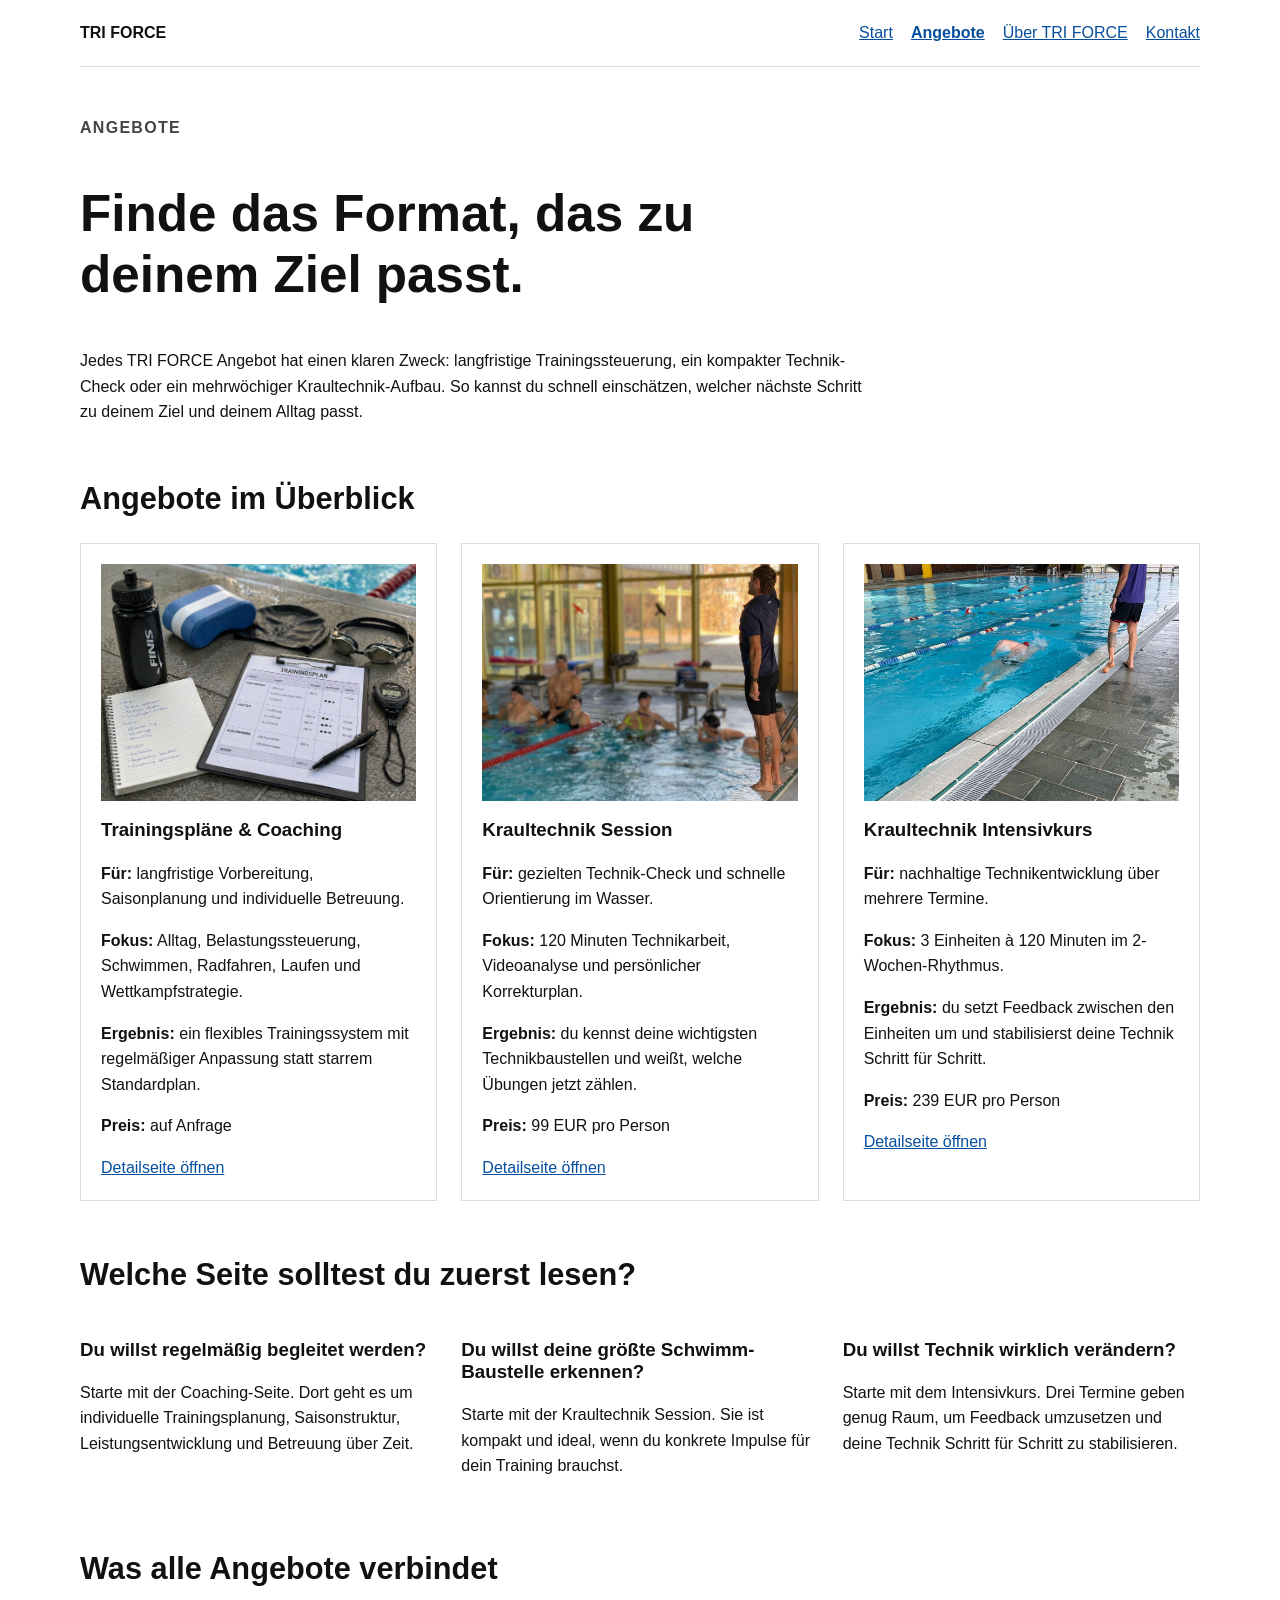
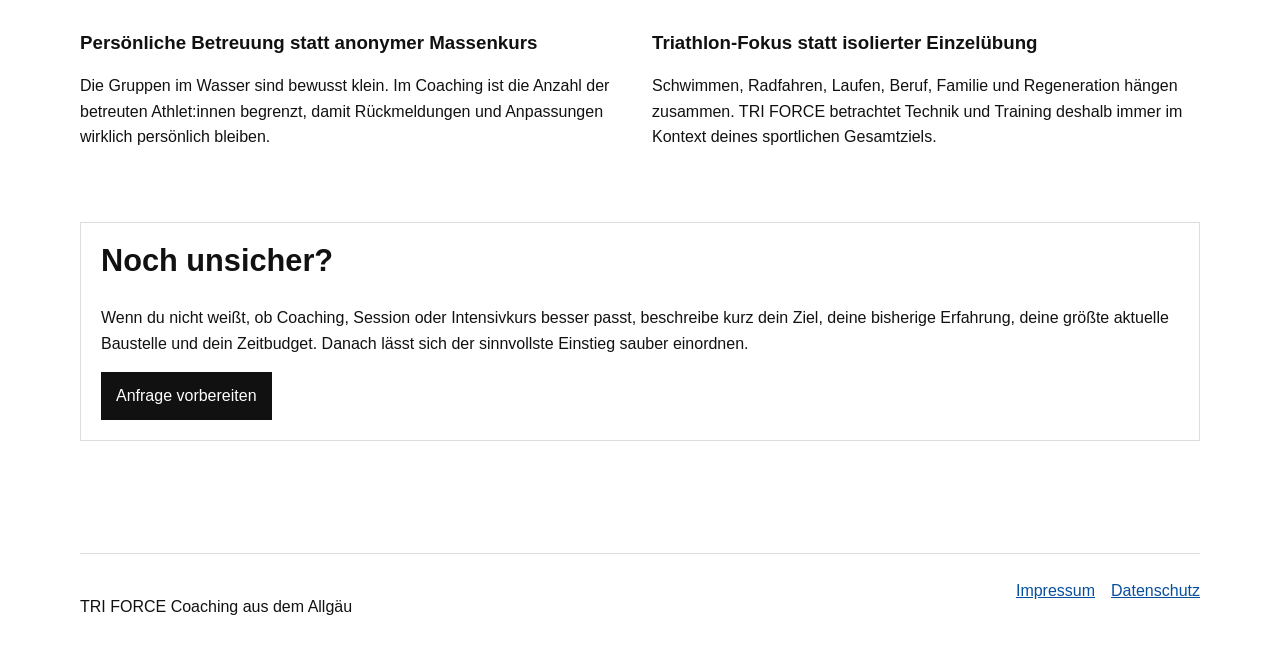
==== angebote.html @ bedaefe4 "feat: first try - content" ====
<!doctype html>
<html lang="de">
<head>
  <meta charset="utf-8">
  <meta name="viewport" content="width=device-width, initial-scale=1">
  <title>Angebote | TRI FORCE Coaching</title>
  <meta name="description" content="Alle TRI FORCE Angebote: individuelles Triathlon-Coaching, Kraultechnik Session und Kraultechnik Intensivkurs.">
  <link rel="stylesheet" href="styles.css">
</head>
<body>
  <header class="site-header">
    <a class="brand" href="index.html">TRI FORCE</a>
    <nav aria-label="Hauptnavigation">
      <ul>
        <li><a href="index.html">Start</a></li>
        <li><a href="angebote.html" aria-current="page">Angebote</a></li>
        <li><a href="ueber-uns.html">Über TRI FORCE</a></li>
        <li><a href="kontakt.html">Kontakt</a></li>
      </ul>
    </nav>
  </header>

  <main>
    <section class="page-intro">
      <p class="eyebrow">Angebote</p>
      <h1>Finde das Format, das zu deinem Ziel passt.</h1>
      <p>
        Jedes TRI FORCE Angebot hat einen klaren Zweck: langfristige Trainingssteuerung,
        ein kompakter Technik-Check oder ein mehrwöchiger Kraultechnik-Aufbau. So kannst du
        schnell einschätzen, welcher nächste Schritt zu deinem Ziel und deinem Alltag passt.
      </p>
    </section>

    <section aria-labelledby="overview-heading">
      <h2 id="overview-heading">Angebote im Überblick</h2>
      <div class="grid three">
        <article class="card">
          <img src="data/Trainingspl%C3%A4ne/trainingplan.png" alt="Trainingsplan mit Schwimmbrille, Pullbuoy und Trinkflasche">
          <h3>Trainingspläne &amp; Coaching</h3>
          <p><strong>Für:</strong> langfristige Vorbereitung, Saisonplanung und individuelle Betreuung.</p>
          <p><strong>Fokus:</strong> Alltag, Belastungssteuerung, Schwimmen, Radfahren, Laufen und Wettkampfstrategie.</p>
          <p><strong>Ergebnis:</strong> ein flexibles Trainingssystem mit regelmäßiger Anpassung statt starrem Standardplan.</p>
          <p><strong>Preis:</strong> auf Anfrage</p>
          <a href="coaching.html">Detailseite öffnen</a>
        </article>
        <article class="card">
          <img src="data/Kraultechnik%20Session/Kraultechnik%20Session%20(1).jpg" alt="Coach erklärt Kraultechnik am Beckenrand">
          <h3>Kraultechnik Session</h3>
          <p><strong>Für:</strong> gezielten Technik-Check und schnelle Orientierung im Wasser.</p>
          <p><strong>Fokus:</strong> 120 Minuten Technikarbeit, Videoanalyse und persönlicher Korrekturplan.</p>
          <p><strong>Ergebnis:</strong> du kennst deine wichtigsten Technikbaustellen und weißt, welche Übungen jetzt zählen.</p>
          <p><strong>Preis:</strong> 99 EUR pro Person</p>
          <a href="kraultechnik-session.html">Detailseite öffnen</a>
        </article>
        <article class="card">
          <img src="data/Kraultechnik%20Intensivkurs/Kraulkurs%20(1).jpg" alt="Kraultechniktraining in kleiner Gruppe im Hallenbad">
          <h3>Kraultechnik Intensivkurs</h3>
          <p><strong>Für:</strong> nachhaltige Technikentwicklung über mehrere Termine.</p>
          <p><strong>Fokus:</strong> 3 Einheiten à 120 Minuten im 2-Wochen-Rhythmus.</p>
          <p><strong>Ergebnis:</strong> du setzt Feedback zwischen den Einheiten um und stabilisierst deine Technik Schritt für Schritt.</p>
          <p><strong>Preis:</strong> 239 EUR pro Person</p>
          <a href="kraultechnik-intensivkurs.html">Detailseite öffnen</a>
        </article>
      </div>
    </section>

    <section aria-labelledby="choice-heading">
      <h2 id="choice-heading">Welche Seite solltest du zuerst lesen?</h2>
      <div class="grid three">
        <article>
          <h3>Du willst regelmäßig begleitet werden?</h3>
          <p>
            Starte mit der Coaching-Seite. Dort geht es um individuelle Trainingsplanung,
            Saisonstruktur, Leistungsentwicklung und Betreuung über Zeit.
          </p>
        </article>
        <article>
          <h3>Du willst deine größte Schwimm-Baustelle erkennen?</h3>
          <p>
            Starte mit der Kraultechnik Session. Sie ist kompakt und ideal, wenn du konkrete
            Impulse für dein Training brauchst.
          </p>
        </article>
        <article>
          <h3>Du willst Technik wirklich verändern?</h3>
          <p>
            Starte mit dem Intensivkurs. Drei Termine geben genug Raum, um Feedback umzusetzen
            und deine Technik Schritt für Schritt zu stabilisieren.
          </p>
        </article>
      </div>
    </section>

    <section aria-labelledby="shared-heading">
      <h2 id="shared-heading">Was alle Angebote verbindet</h2>
      <div class="grid two">
        <article>
          <h3>Persönliche Betreuung statt anonymer Massenkurs</h3>
          <p>
            Die Gruppen im Wasser sind bewusst klein. Im Coaching ist die Anzahl der betreuten
            Athlet:innen begrenzt, damit Rückmeldungen und Anpassungen wirklich persönlich bleiben.
          </p>
        </article>
        <article>
          <h3>Triathlon-Fokus statt isolierter Einzelübung</h3>
          <p>
            Schwimmen, Radfahren, Laufen, Beruf, Familie und Regeneration hängen zusammen. TRI FORCE
            betrachtet Technik und Training deshalb immer im Kontext deines sportlichen Gesamtziels.
          </p>
        </article>
      </div>
    </section>

    <section aria-labelledby="questions-heading" class="callout">
      <h2 id="questions-heading">Noch unsicher?</h2>
      <p>
        Wenn du nicht weißt, ob Coaching, Session oder Intensivkurs besser passt, beschreibe kurz
        dein Ziel, deine bisherige Erfahrung, deine größte aktuelle Baustelle und dein Zeitbudget.
        Danach lässt sich der sinnvollste Einstieg sauber einordnen.
      </p>
      <a class="button" href="kontakt.html">Anfrage vorbereiten</a>
    </section>
  </main>

  <footer class="site-footer">
    <p>TRI FORCE Coaching aus dem Allgäu</p>
    <nav aria-label="Footer-Navigation">
      <a href="impressum.html">Impressum</a>
      <a href="datenschutz.html">Datenschutz</a>
    </nav>
  </footer>
</body>
</html>
---- styles.css ----
* {
  box-sizing: border-box;
}

body {
  margin: 0;
  color: #111;
  background: #fff;
  font-family: Arial, sans-serif;
  line-height: 1.6;
}

a {
  color: #064f9e;
}

img {
  display: block;
  width: 100%;
  height: auto;
}

.site-header,
main,
.site-footer {
  width: min(1120px, calc(100% - 32px));
  margin: 0 auto;
}

.site-header {
  display: flex;
  align-items: center;
  justify-content: space-between;
  gap: 24px;
  padding: 20px 0;
  border-bottom: 1px solid #ddd;
}

.brand {
  color: #111;
  font-weight: 700;
  text-decoration: none;
  letter-spacing: 0;
}

nav ul {
  display: flex;
  flex-wrap: wrap;
  gap: 12px 18px;
  margin: 0;
  padding: 0;
  list-style: none;
}

nav a[aria-current="page"] {
  font-weight: 700;
}

main {
  padding: 32px 0 56px;
}

section {
  margin: 0 0 56px;
}

h1,
h2,
h3 {
  line-height: 1.2;
}

h1 {
  max-width: 780px;
  font-size: clamp(2rem, 4vw, 4rem);
}

h2 {
  margin-top: 0;
  font-size: clamp(1.5rem, 2.4vw, 2.4rem);
}

.hero,
.split {
  display: grid;
  grid-template-columns: minmax(0, 1.1fr) minmax(280px, 0.9fr);
  gap: 36px;
  align-items: center;
}

.page-intro {
  max-width: 800px;
}

.eyebrow {
  margin-bottom: 8px;
  font-weight: 700;
  text-transform: uppercase;
  letter-spacing: 0.08em;
  color: #444;
}

.grid {
  display: grid;
  gap: 24px;
}

.grid.two {
  grid-template-columns: repeat(2, minmax(0, 1fr));
}

.grid.three {
  grid-template-columns: repeat(3, minmax(0, 1fr));
}

.card,
.callout {
  padding: 20px;
  border: 1px solid #ddd;
}

.card img {
  margin-bottom: 16px;
  aspect-ratio: 4 / 3;
  object-fit: cover;
}

.actions {
  display: flex;
  flex-wrap: wrap;
  gap: 12px;
}

.button {
  display: inline-block;
  padding: 10px 14px;
  border: 1px solid #111;
  color: #fff;
  background: #111;
  text-decoration: none;
}

.button.secondary {
  color: #111;
  background: #fff;
}

.checklist {
  padding-left: 22px;
}

.site-footer {
  display: flex;
  justify-content: space-between;
  gap: 24px;
  padding: 24px 0;
  border-top: 1px solid #ddd;
}

.site-footer nav {
  display: flex;
  gap: 16px;
}

@media (max-width: 760px) {
  .site-header,
  .site-footer,
  .hero,
  .split {
    display: block;
  }

  nav ul {
    margin-top: 12px;
  }

  .grid.two,
  .grid.three {
    grid-template-columns: 1fr;
  }

  figure {
    margin: 24px 0 0;
  }
}
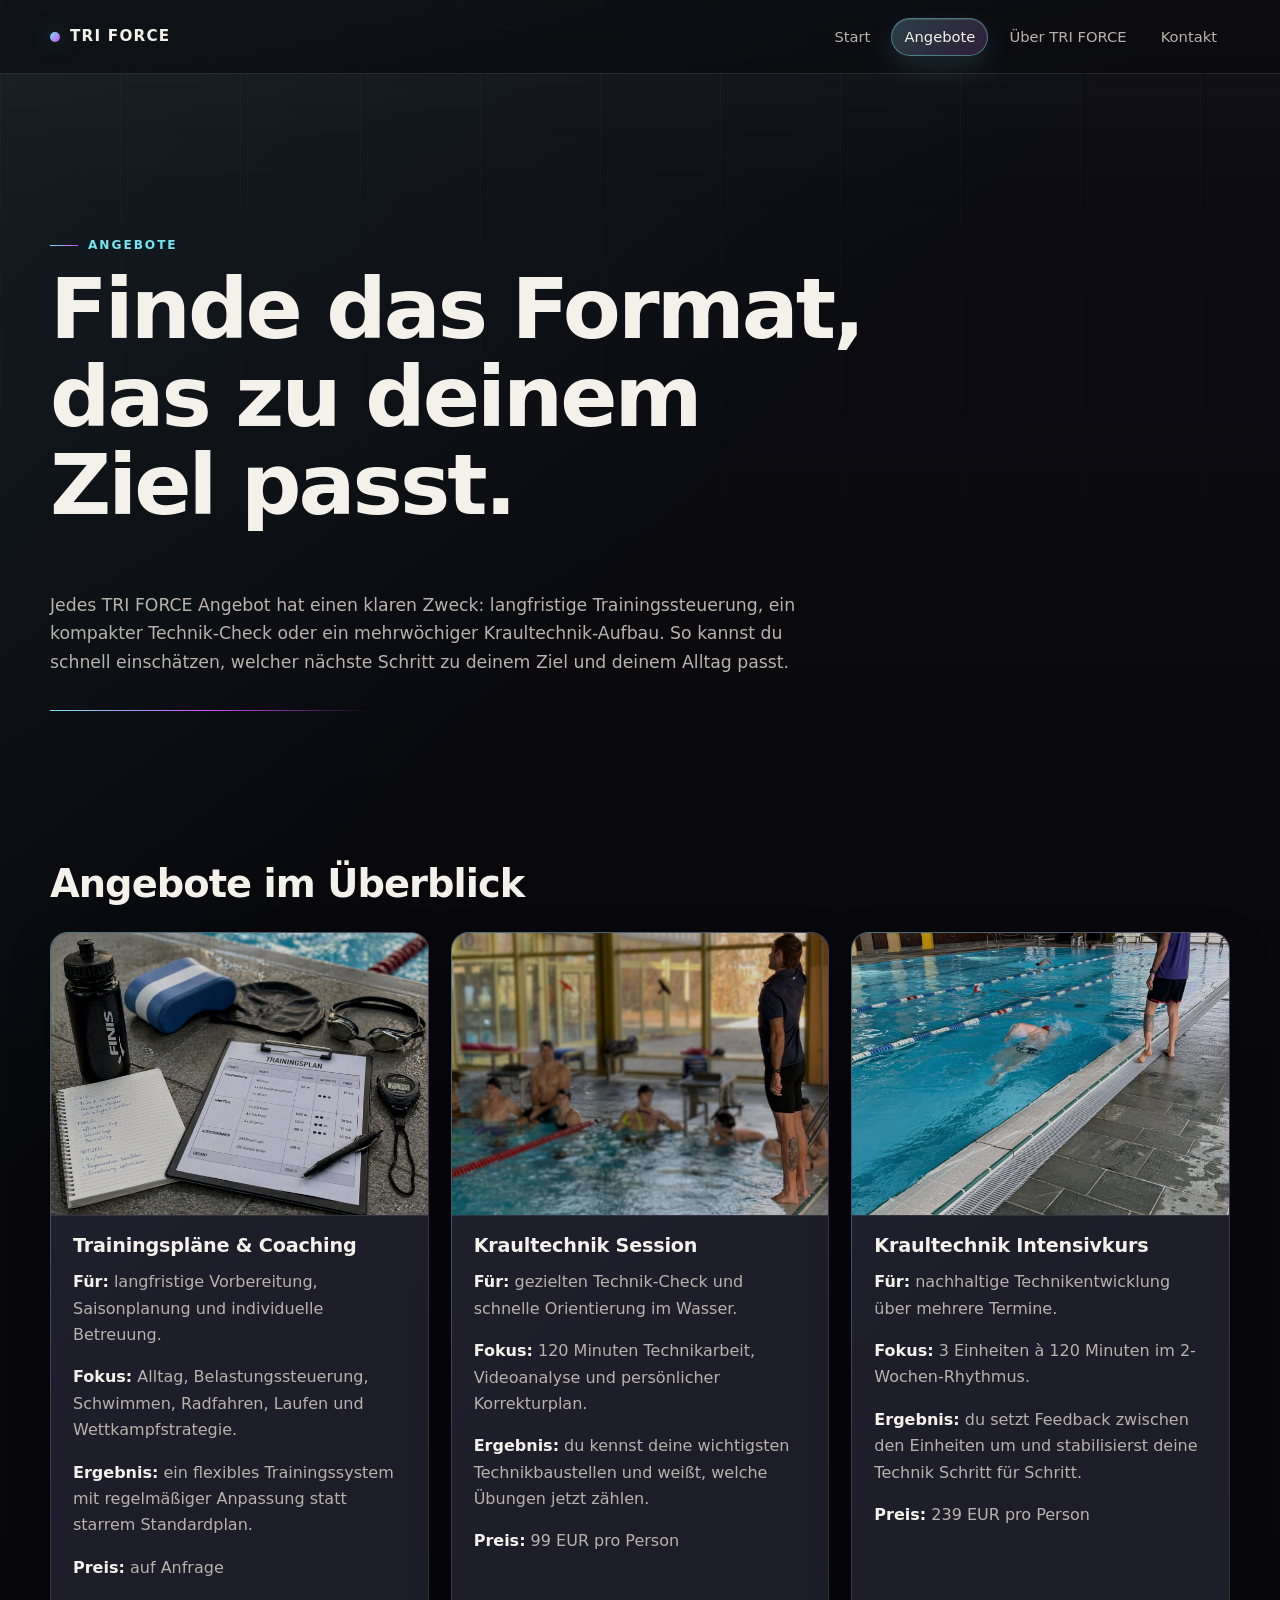
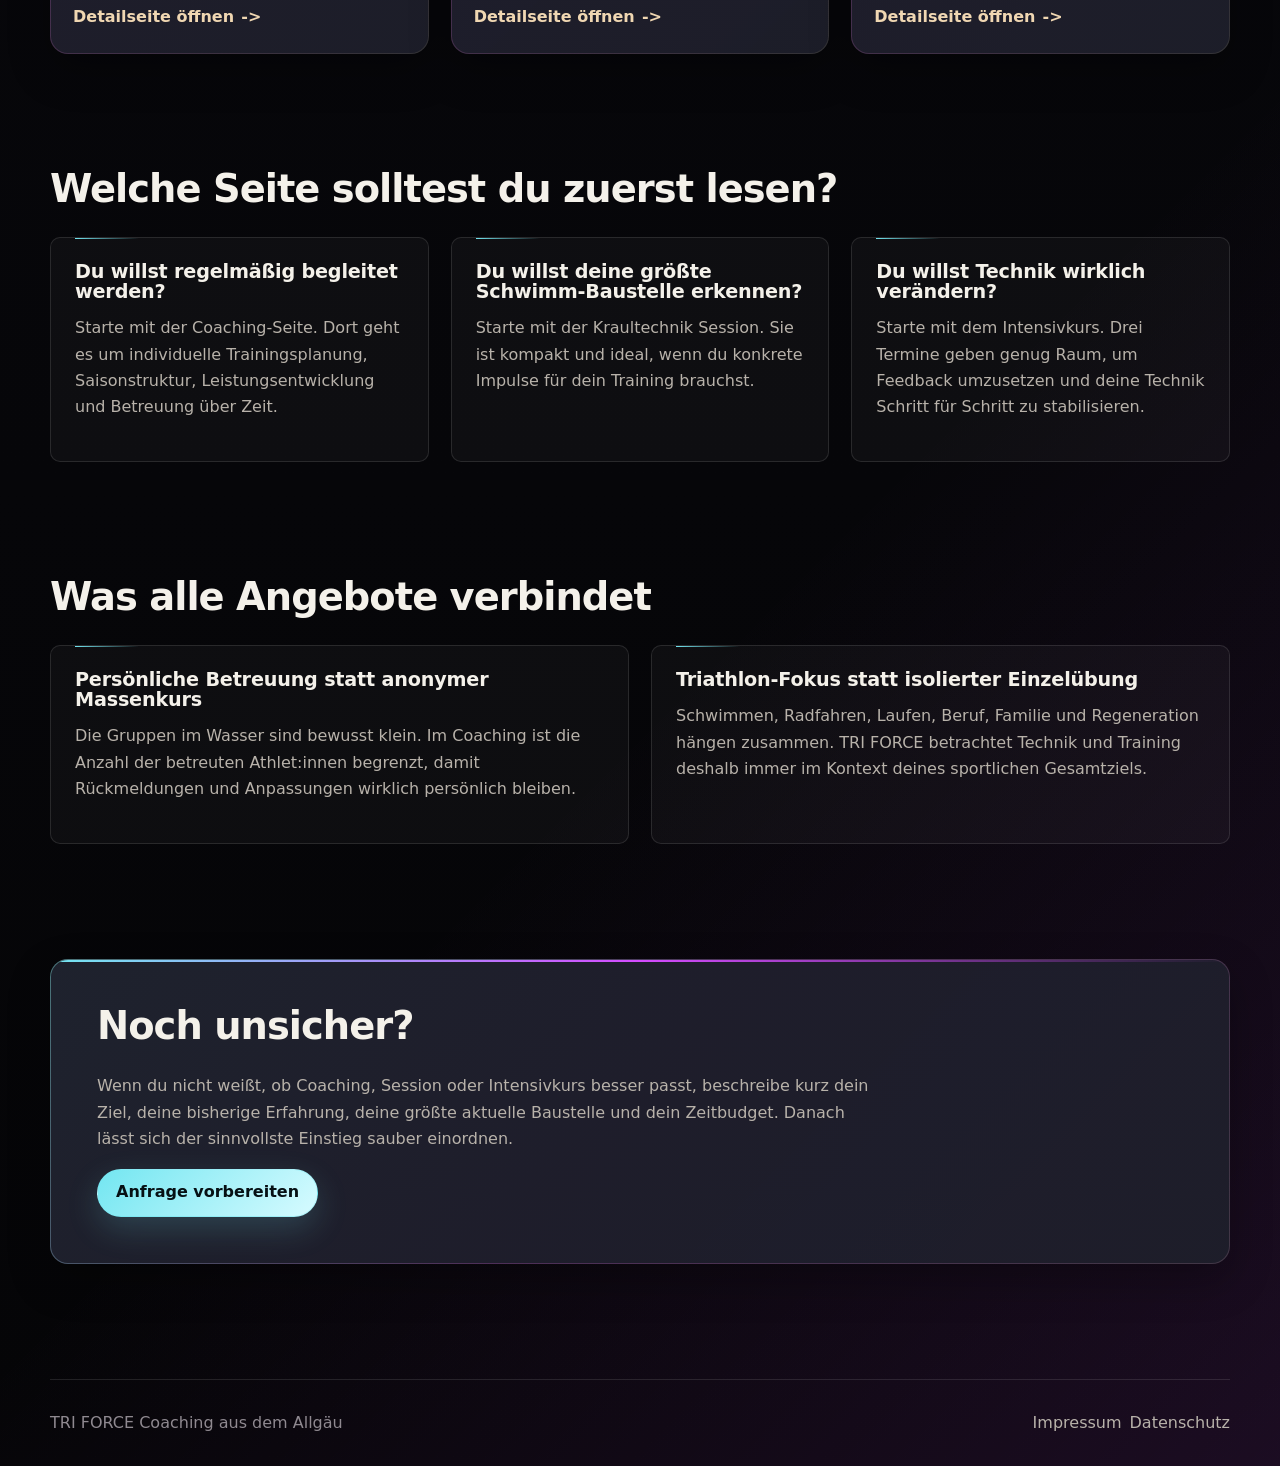
==== commit 1a0734b7: "feat: first try - style" ====
--- a/angebote.html
+++ b/angebote.html
@@ -6,11 +6,17 @@
   <title>Angebote | TRI FORCE Coaching</title>
   <meta name="description" content="Alle TRI FORCE Angebote: individuelles Triathlon-Coaching, Kraultechnik Session und Kraultechnik Intensivkurs.">
   <link rel="stylesheet" href="styles.css">
+  <script src="navigation.js" defer></script>
 </head>
 <body>
   <header class="site-header">
     <a class="brand" href="index.html">TRI FORCE</a>
-    <nav aria-label="Hauptnavigation">
+    <button class="nav-toggle" type="button" aria-controls="primary-navigation" aria-expanded="false" aria-label="Navigation öffnen">
+      <span></span>
+      <span></span>
+      <span></span>
+    </button>
+    <nav class="primary-nav" id="primary-navigation" aria-label="Hauptnavigation">
       <ul>
         <li><a href="index.html">Start</a></li>
         <li><a href="angebote.html" aria-current="page">Angebote</a></li>
--- a/styles.css
+++ b/styles.css
@@ -1,17 +1,70 @@
+:root {
+  color-scheme: dark;
+  --bg: #07070b;
+  --bg-2: #101016;
+  --panel: rgba(24, 25, 35, 0.78);
+  --panel-strong: rgba(29, 30, 42, 0.94);
+  --line: rgba(255, 255, 255, 0.11);
+  --line-strong: rgba(255, 255, 255, 0.18);
+  --text: #f4f1ea;
+  --muted: #b8b2aa;
+  --soft: #8f8990;
+  --cyan: #73e6f1;
+  --magenta: #d44bff;
+  --violet: #6f55ff;
+  --warm: #f0d7b2;
+  --shadow: 0 26px 70px rgba(0, 0, 0, 0.45);
+  --shadow-soft: 0 16px 42px rgba(0, 0, 0, 0.28);
+  --radius: 18px;
+  --radius-sm: 10px;
+  --container: min(1180px, calc(100% - 48px));
+  --section: clamp(68px, 9vw, 124px);
+  --ease: 180ms ease;
+}
+
 * {
   box-sizing: border-box;
 }
 
+html {
+  scroll-behavior: smooth;
+}
+
 body {
+  overflow-x: hidden;
   margin: 0;
-  color: #111;
-  background: #fff;
-  font-family: Arial, sans-serif;
-  line-height: 1.6;
+  color: var(--text);
+  background:
+    linear-gradient(135deg, rgba(115, 230, 241, 0.08), transparent 28%),
+    linear-gradient(315deg, rgba(212, 75, 255, 0.11), transparent 32%),
+    linear-gradient(180deg, #0d0d13 0%, var(--bg) 36%, #050507 100%);
+  font-family: Inter, ui-sans-serif, system-ui, -apple-system, BlinkMacSystemFont, "Segoe UI", sans-serif;
+  line-height: 1.65;
+  text-rendering: optimizeLegibility;
+  -webkit-font-smoothing: antialiased;
+}
+
+body::before {
+  content: "";
+  position: fixed;
+  inset: 0;
+  z-index: -1;
+  pointer-events: none;
+  background:
+    repeating-linear-gradient(90deg, rgba(255, 255, 255, 0.025) 0 1px, transparent 1px 120px),
+    linear-gradient(180deg, rgba(255, 255, 255, 0.035), transparent 24%);
+  mask-image: linear-gradient(to bottom, black 0%, transparent 78%);
 }
 
 a {
-  color: #064f9e;
+  color: var(--cyan);
+  text-decoration-thickness: 1px;
+  text-underline-offset: 0.22em;
+  transition: color var(--ease), border-color var(--ease), background var(--ease), transform var(--ease);
+}
+
+a:hover {
+  color: var(--text);
 }
 
 img {
@@ -20,89 +73,374 @@
   height: auto;
 }
 
+figure {
+  margin: 0;
+}
+
+p {
+  margin: 0 0 1rem;
+  color: var(--muted);
+}
+
+strong {
+  color: var(--text);
+  font-weight: 720;
+}
+
 .site-header,
 main,
 .site-footer {
-  width: min(1120px, calc(100% - 32px));
+  width: var(--container);
   margin: 0 auto;
 }
 
 .site-header {
+  position: sticky;
+  top: 0;
+  z-index: 10;
+  isolation: isolate;
   display: flex;
   align-items: center;
   justify-content: space-between;
   gap: 24px;
-  padding: 20px 0;
-  border-bottom: 1px solid #ddd;
+  padding: 18px 0;
+  background: transparent;
+}
+
+.site-header::before {
+  content: "";
+  position: absolute;
+  top: 0;
+  bottom: 0;
+  left: 50%;
+  z-index: 0;
+  width: 100vw;
+  transform: translateX(-50%);
+  border-bottom: 1px solid var(--line);
+  background: rgba(7, 7, 11, 0.58);
+  backdrop-filter: blur(22px);
+  -webkit-backdrop-filter: blur(22px);
+}
+
+.site-header > * {
+  position: relative;
+  z-index: 1;
 }
 
 .brand {
-  color: #111;
-  font-weight: 700;
+  display: inline-flex;
+  align-items: center;
+  gap: 10px;
+  color: var(--text);
+  font-size: 0.95rem;
+  font-weight: 850;
+  letter-spacing: 0.08em;
   text-decoration: none;
-  letter-spacing: 0;
-}
-
-nav ul {
+  text-transform: uppercase;
+  white-space: nowrap;
+}
+
+.brand::before {
+  content: "";
+  width: 10px;
+  height: 10px;
+  border-radius: 999px;
+  background: linear-gradient(135deg, var(--cyan), var(--magenta));
+  box-shadow: 0 0 22px rgba(115, 230, 241, 0.38);
+}
+
+.primary-nav ul {
   display: flex;
   flex-wrap: wrap;
-  gap: 12px 18px;
+  justify-content: flex-end;
+  align-items: center;
+  gap: 8px;
   margin: 0;
   padding: 0;
   list-style: none;
 }
 
-nav a[aria-current="page"] {
-  font-weight: 700;
+.primary-nav li {
+  display: flex;
+  height: 38px;
+  align-items: center;
+  margin-top: 0;
+}
+
+.primary-nav a {
+  display: inline-flex;
+  height: 38px;
+  align-items: center;
+  justify-content: center;
+  padding: 0 12px;
+  border: 1px solid transparent;
+  border-radius: 999px;
+  color: var(--muted);
+  font-size: 0.92rem;
+  line-height: 1;
+  text-decoration: none;
+  white-space: nowrap;
+}
+
+.primary-nav a:hover,
+.primary-nav a[aria-current="page"] {
+  color: var(--text);
+}
+
+.primary-nav a:hover {
+  border-color: var(--line);
+  background: rgba(255, 255, 255, 0.055);
+}
+
+.primary-nav a[aria-current="page"] {
+  border-color: rgba(115, 230, 241, 0.42);
+  background:
+    linear-gradient(135deg, rgba(115, 230, 241, 0.18), rgba(212, 75, 255, 0.12)),
+    rgba(255, 255, 255, 0.055);
+  box-shadow:
+    0 12px 28px rgba(115, 230, 241, 0.13),
+    inset 0 1px 0 rgba(255, 255, 255, 0.12);
+}
+
+.nav-toggle {
+  display: none;
+  width: 42px;
+  height: 42px;
+  flex: 0 0 auto;
+  align-items: center;
+  justify-content: center;
+  flex-direction: column;
+  gap: 5px;
+  border: 1px solid var(--line-strong);
+  border-radius: 999px;
+  color: var(--text);
+  background: rgba(255, 255, 255, 0.055);
+  cursor: pointer;
+}
+
+.nav-toggle span {
+  display: block;
+  width: 18px;
+  height: 2px;
+  border-radius: 999px;
+  background: currentColor;
+  transition: transform var(--ease), opacity var(--ease);
+}
+
+.nav-toggle:hover {
+  border-color: rgba(115, 230, 241, 0.42);
+  background: rgba(255, 255, 255, 0.08);
+}
+
+.site-header.nav-open .nav-toggle span:nth-child(1) {
+  transform: translateY(7px) rotate(45deg);
+}
+
+.site-header.nav-open .nav-toggle span:nth-child(2) {
+  opacity: 0;
+}
+
+.site-header.nav-open .nav-toggle span:nth-child(3) {
+  transform: translateY(-7px) rotate(-45deg);
 }
 
 main {
-  padding: 32px 0 56px;
+  padding: clamp(34px, 5vw, 66px) 0 var(--section);
 }
 
 section {
-  margin: 0 0 56px;
+  margin: 0 0 var(--section);
+}
+
+section:last-child {
+  margin-bottom: 0;
 }
 
 h1,
 h2,
 h3 {
-  line-height: 1.2;
+  margin: 0 0 0.72em;
+  color: var(--text);
+  font-weight: 780;
+  line-height: 1.04;
+  letter-spacing: 0;
+  hyphens: none;
+  overflow-wrap: normal;
+  word-break: normal;
 }
 
 h1 {
-  max-width: 780px;
-  font-size: clamp(2rem, 4vw, 4rem);
+  max-width: 840px;
+  font-size: clamp(2.6rem, 7vw, 6.2rem);
+  letter-spacing: -0.035em;
+}
+
+.hero h1 {
+  font-size: clamp(2.5rem, 4.2vw, 4rem);
+}
+
+.page-intro h1 {
+  font-size: clamp(2.8rem, 6.6vw, 6rem);
 }
 
 h2 {
-  margin-top: 0;
-  font-size: clamp(1.5rem, 2.4vw, 2.4rem);
+  max-width: 860px;
+  font-size: clamp(1.75rem, 3vw, 3.35rem);
+  letter-spacing: -0.025em;
+}
+
+h3 {
+  font-size: clamp(1.05rem, 1.5vw, 1.35rem);
+  letter-spacing: -0.01em;
+}
+
+ul,
+ol {
+  margin: 0;
+  padding-left: 1.15rem;
+  color: var(--muted);
+}
+
+li + li {
+  margin-top: 0.58rem;
+}
+
+blockquote {
+  margin: 0;
+}
+
+blockquote p {
+  color: var(--text);
+  font-size: clamp(1rem, 1.2vw, 1.12rem);
+  line-height: 1.58;
 }
 
 .hero,
 .split {
   display: grid;
-  grid-template-columns: minmax(0, 1.1fr) minmax(280px, 0.9fr);
-  gap: 36px;
+  grid-template-columns: minmax(0, 1.05fr) minmax(320px, 0.95fr);
+  gap: clamp(28px, 5vw, 68px);
   align-items: center;
 }
 
+.hero > *,
+.split > *,
+.grid > * {
+  min-width: 0;
+}
+
+.hero {
+  position: relative;
+  min-height: min(720px, calc(100vh - 118px));
+  padding: clamp(32px, 6vw, 74px) 0 clamp(22px, 5vw, 52px);
+}
+
+.hero::after {
+  content: "";
+  position: absolute;
+  left: 0;
+  bottom: 0;
+  width: min(360px, 42vw);
+  height: 1px;
+  background: linear-gradient(90deg, var(--cyan), var(--magenta), transparent);
+}
+
+.hero p:not(.eyebrow):not(.actions) {
+  max-width: 680px;
+  font-size: clamp(1.04rem, 1.35vw, 1.28rem);
+}
+
+.hero figure,
+.split figure {
+  position: relative;
+  overflow: hidden;
+  border: 1px solid var(--line);
+  border-radius: var(--radius);
+  background: linear-gradient(135deg, rgba(115, 230, 241, 0.14), rgba(212, 75, 255, 0.12));
+  box-shadow: var(--shadow);
+}
+
+.hero figure::before,
+.split figure::before {
+  content: "";
+  position: absolute;
+  inset: 0;
+  z-index: 1;
+  pointer-events: none;
+  background:
+    linear-gradient(180deg, rgba(7, 7, 11, 0.02), rgba(7, 7, 11, 0.42)),
+    linear-gradient(135deg, rgba(115, 230, 241, 0.13), transparent 34%, rgba(212, 75, 255, 0.13));
+  mix-blend-mode: screen;
+}
+
+.hero figure::after,
+.split figure::after {
+  content: "";
+  position: absolute;
+  inset: 1px;
+  z-index: 2;
+  pointer-events: none;
+  border-radius: calc(var(--radius) - 1px);
+  box-shadow: inset 0 0 0 1px rgba(255, 255, 255, 0.08);
+}
+
+.hero img {
+  min-height: clamp(420px, 52vw, 660px);
+  aspect-ratio: 4 / 5;
+  object-fit: cover;
+  filter: saturate(0.92) contrast(1.06) brightness(0.84);
+}
+
+.split img {
+  min-height: 360px;
+  aspect-ratio: 4 / 3;
+  object-fit: cover;
+  filter: saturate(0.9) contrast(1.05) brightness(0.82);
+}
+
 .page-intro {
-  max-width: 800px;
+  position: relative;
+  max-width: 920px;
+  padding: clamp(42px, 7vw, 92px) 0 clamp(16px, 4vw, 38px);
+}
+
+.page-intro::after {
+  content: "";
+  display: block;
+  width: min(320px, 60vw);
+  height: 1px;
+  margin-top: 34px;
+  background: linear-gradient(90deg, var(--cyan), var(--magenta), transparent);
+}
+
+.page-intro p:not(.eyebrow) {
+  max-width: 760px;
+  font-size: clamp(1.04rem, 1.35vw, 1.24rem);
 }
 
 .eyebrow {
-  margin-bottom: 8px;
-  font-weight: 700;
+  display: inline-flex;
+  align-items: center;
+  gap: 10px;
+  margin: 0 0 14px;
+  color: var(--cyan);
+  font-size: 0.76rem;
+  font-weight: 820;
+  letter-spacing: 0.16em;
+  line-height: 1.2;
   text-transform: uppercase;
-  letter-spacing: 0.08em;
-  color: #444;
+}
+
+.eyebrow::before {
+  content: "";
+  width: 28px;
+  height: 1px;
+  background: linear-gradient(90deg, var(--cyan), var(--magenta));
 }
 
 .grid {
   display: grid;
-  gap: 24px;
+  gap: 22px;
 }
 
 .grid.two {
@@ -113,73 +451,422 @@
   grid-template-columns: repeat(3, minmax(0, 1fr));
 }
 
+.grid > article:not(.card) {
+  position: relative;
+  padding: 24px;
+  border: 1px solid var(--line);
+  border-radius: var(--radius-sm);
+  background: rgba(255, 255, 255, 0.035);
+}
+
+.grid > article:not(.card)::before {
+  content: "";
+  position: absolute;
+  top: 0;
+  left: 24px;
+  width: 64px;
+  height: 1px;
+  background: linear-gradient(90deg, var(--cyan), transparent);
+}
+
 .card,
 .callout {
-  padding: 20px;
-  border: 1px solid #ddd;
+  position: relative;
+  overflow: hidden;
+  border: 1px solid var(--line);
+  border-radius: var(--radius);
+  background:
+    linear-gradient(var(--panel-strong), var(--panel-strong)) padding-box,
+    linear-gradient(135deg, rgba(115, 230, 241, 0.42), rgba(212, 75, 255, 0.22), rgba(255, 255, 255, 0.08)) border-box;
+  box-shadow: var(--shadow-soft);
+}
+
+.card {
+  display: flex;
+  min-height: 100%;
+  flex-direction: column;
+  padding: 22px;
+  transition: transform var(--ease), border-color var(--ease), background var(--ease), box-shadow var(--ease);
+}
+
+.card:hover {
+  transform: translateY(-4px);
+  border-color: rgba(115, 230, 241, 0.32);
+  box-shadow: 0 24px 56px rgba(0, 0, 0, 0.38);
+}
+
+.card:has(a) {
+  cursor: pointer;
+}
+
+.card:focus-within {
+  border-color: rgba(115, 230, 241, 0.5);
+  outline: 2px solid rgba(115, 230, 241, 0.26);
+  outline-offset: 3px;
+}
+
+.card h3 {
+  margin-top: 0;
+}
+
+.card p:last-child {
+  margin-bottom: 0;
+}
+
+.card a {
+  display: inline-flex;
+  width: fit-content;
+  margin-top: auto;
+  padding-top: 0.45rem;
+  color: var(--warm);
+  font-weight: 720;
+  text-decoration: none;
+  position: static;
+  z-index: 2;
+}
+
+.card a::after {
+  content: "->";
+  margin-left: 0.45rem;
+  transition: transform var(--ease);
+}
+
+.card a::before {
+  content: "";
+  position: absolute;
+  inset: 0;
+  z-index: 1;
+}
+
+.card a:hover::after {
+  transform: translateX(4px);
 }
 
 .card img {
-  margin-bottom: 16px;
+  width: calc(100% + 44px);
+  max-width: none;
+  margin: -22px -22px 20px;
   aspect-ratio: 4 / 3;
   object-fit: cover;
+  border-bottom: 1px solid var(--line);
+  filter: saturate(0.86) contrast(1.08) brightness(0.82);
+}
+
+.callout {
+  padding: clamp(28px, 4vw, 46px);
+}
+
+.callout::before {
+  content: "";
+  position: absolute;
+  top: 0;
+  left: 0;
+  right: 0;
+  height: 2px;
+  background: linear-gradient(90deg, var(--cyan), var(--magenta), transparent);
+}
+
+.callout h2 {
+  max-width: 760px;
+}
+
+.callout p {
+  max-width: 780px;
 }
 
 .actions {
   display: flex;
   flex-wrap: wrap;
   gap: 12px;
+  margin-top: 28px;
 }
 
 .button {
-  display: inline-block;
-  padding: 10px 14px;
-  border: 1px solid #111;
-  color: #fff;
-  background: #111;
+  display: inline-flex;
+  min-height: 48px;
+  align-items: center;
+  justify-content: center;
+  max-width: 100%;
+  padding: 13px 18px;
+  border: 1px solid rgba(115, 230, 241, 0.36);
+  border-radius: 999px;
+  color: #061014;
+  background: linear-gradient(135deg, var(--cyan), #d7fbff);
+  box-shadow: 0 12px 32px rgba(115, 230, 241, 0.18);
+  font-weight: 790;
+  line-height: 1.15;
+  text-align: center;
   text-decoration: none;
 }
 
+.button:hover {
+  color: #061014;
+  transform: translateY(-2px);
+  box-shadow: 0 18px 38px rgba(115, 230, 241, 0.24);
+}
+
 .button.secondary {
-  color: #111;
-  background: #fff;
+  color: var(--text);
+  border-color: var(--line-strong);
+  background: rgba(255, 255, 255, 0.055);
+  box-shadow: none;
+}
+
+.button.secondary:hover {
+  color: var(--text);
+  border-color: rgba(255, 255, 255, 0.32);
+  background: rgba(255, 255, 255, 0.09);
 }
 
 .checklist {
-  padding-left: 22px;
+  display: grid;
+  gap: 12px;
+  padding: 0;
+  list-style: none;
+}
+
+.checklist li {
+  position: relative;
+  margin: 0;
+  padding-left: 34px;
+}
+
+.checklist li::before {
+  content: "";
+  position: absolute;
+  top: 0.58em;
+  left: 0;
+  width: 16px;
+  height: 16px;
+  border: 1px solid rgba(115, 230, 241, 0.5);
+  border-radius: 999px;
+  background:
+    linear-gradient(135deg, rgba(115, 230, 241, 0.78), rgba(212, 75, 255, 0.5)) content-box,
+    rgba(255, 255, 255, 0.04);
+  padding: 3px;
+}
+
+ol {
+  display: grid;
+  gap: 14px;
+  padding: 0;
+  counter-reset: step;
+  list-style: none;
+}
+
+ol li {
+  position: relative;
+  margin: 0;
+  padding: 18px 18px 18px 62px;
+  border: 1px solid var(--line);
+  border-radius: var(--radius-sm);
+  background: rgba(255, 255, 255, 0.035);
+}
+
+ol li::before {
+  counter-increment: step;
+  content: counter(step, decimal-leading-zero);
+  position: absolute;
+  top: 18px;
+  left: 18px;
+  color: var(--cyan);
+  font-size: 0.72rem;
+  font-weight: 850;
+  letter-spacing: 0.08em;
 }
 
 .site-footer {
   display: flex;
   justify-content: space-between;
   gap: 24px;
-  padding: 24px 0;
-  border-top: 1px solid #ddd;
+  padding: 30px 0;
+  border-top: 1px solid var(--line);
+  color: var(--soft);
+}
+
+.site-footer p {
+  margin: 0;
+  color: var(--soft);
 }
 
 .site-footer nav {
   display: flex;
-  gap: 16px;
-}
-
-@media (max-width: 760px) {
-  .site-header,
-  .site-footer,
+  flex-wrap: wrap;
+  gap: 8px;
+}
+
+.site-footer nav a {
+  min-height: auto;
+  padding: 0;
+  border: 0;
+  background: none;
+  color: var(--muted);
+  text-decoration: none;
+}
+
+@media (max-width: 980px) {
+  :root {
+    --container: min(100% - 36px, 760px);
+  }
+
   .hero,
   .split {
-    display: block;
-  }
-
-  nav ul {
-    margin-top: 12px;
+    grid-template-columns: 1fr;
+  }
+
+  .hero {
+    min-height: auto;
+    padding-top: 30px;
+  }
+
+  .hero figure {
+    max-width: 620px;
+  }
+
+  .hero img {
+    min-height: auto;
+    max-height: 680px;
   }
 
   .grid.two,
   .grid.three {
     grid-template-columns: 1fr;
   }
-
-  figure {
-    margin: 24px 0 0;
-  }
-}
+}
+
+@media (max-width: 760px) {
+  .site-header {
+    gap: 14px;
+    padding: 14px 0;
+  }
+
+  .nav-toggle {
+    display: inline-flex;
+  }
+
+  .primary-nav {
+    position: absolute;
+    top: calc(100% + 10px);
+    right: 0;
+    left: 0;
+    display: none;
+    padding: 10px;
+    border: 1px solid var(--line-strong);
+    border-radius: var(--radius-sm);
+    background: rgba(15, 16, 23, 0.94);
+    box-shadow: var(--shadow-soft);
+    backdrop-filter: blur(22px);
+    -webkit-backdrop-filter: blur(22px);
+  }
+
+  .site-header.nav-open .primary-nav {
+    display: block;
+  }
+
+  .primary-nav ul {
+    flex-direction: column;
+    align-items: stretch;
+    gap: 6px;
+  }
+
+  .primary-nav li {
+    height: auto;
+  }
+
+  .primary-nav a {
+    width: 100%;
+    height: 42px;
+    justify-content: flex-start;
+    padding: 0 14px;
+  }
+}
+
+@media (max-width: 560px) {
+  :root {
+    --container: calc(100vw - 28px);
+    --section: 62px;
+    --radius: 14px;
+  }
+
+  body {
+    line-height: 1.6;
+  }
+
+  .site-header,
+  main,
+  .site-footer {
+    width: var(--container);
+    max-width: var(--container);
+  }
+
+  .brand {
+    font-size: 0.88rem;
+  }
+
+  .primary-nav a {
+    font-size: 0.88rem;
+  }
+
+  main {
+    padding-top: 24px;
+  }
+
+  h1 {
+    font-size: clamp(1.95rem, 9vw, 2.35rem);
+    line-height: 1.08;
+  }
+
+  h2 {
+    font-size: clamp(1.55rem, 8vw, 2.35rem);
+  }
+
+  .hero {
+    gap: 26px;
+  }
+
+  .hero p:not(.eyebrow):not(.actions),
+  .page-intro p:not(.eyebrow) {
+    font-size: 1rem;
+  }
+
+  .hero img,
+  .split img {
+    min-height: auto;
+    max-height: 520px;
+  }
+
+  .split img {
+    aspect-ratio: 5 / 4;
+  }
+
+  .card,
+  .grid > article:not(.card) {
+    padding: 18px;
+  }
+
+  .card img {
+    width: calc(100% + 36px);
+    margin: -18px -18px 18px;
+  }
+
+  .callout {
+    padding: 24px 18px;
+  }
+
+  .actions,
+  .button {
+    width: 100%;
+  }
+
+  ol li {
+    padding: 16px 16px 16px 52px;
+  }
+
+  ol li::before {
+    left: 16px;
+  }
+
+  .site-footer {
+    flex-direction: column;
+  }
+}
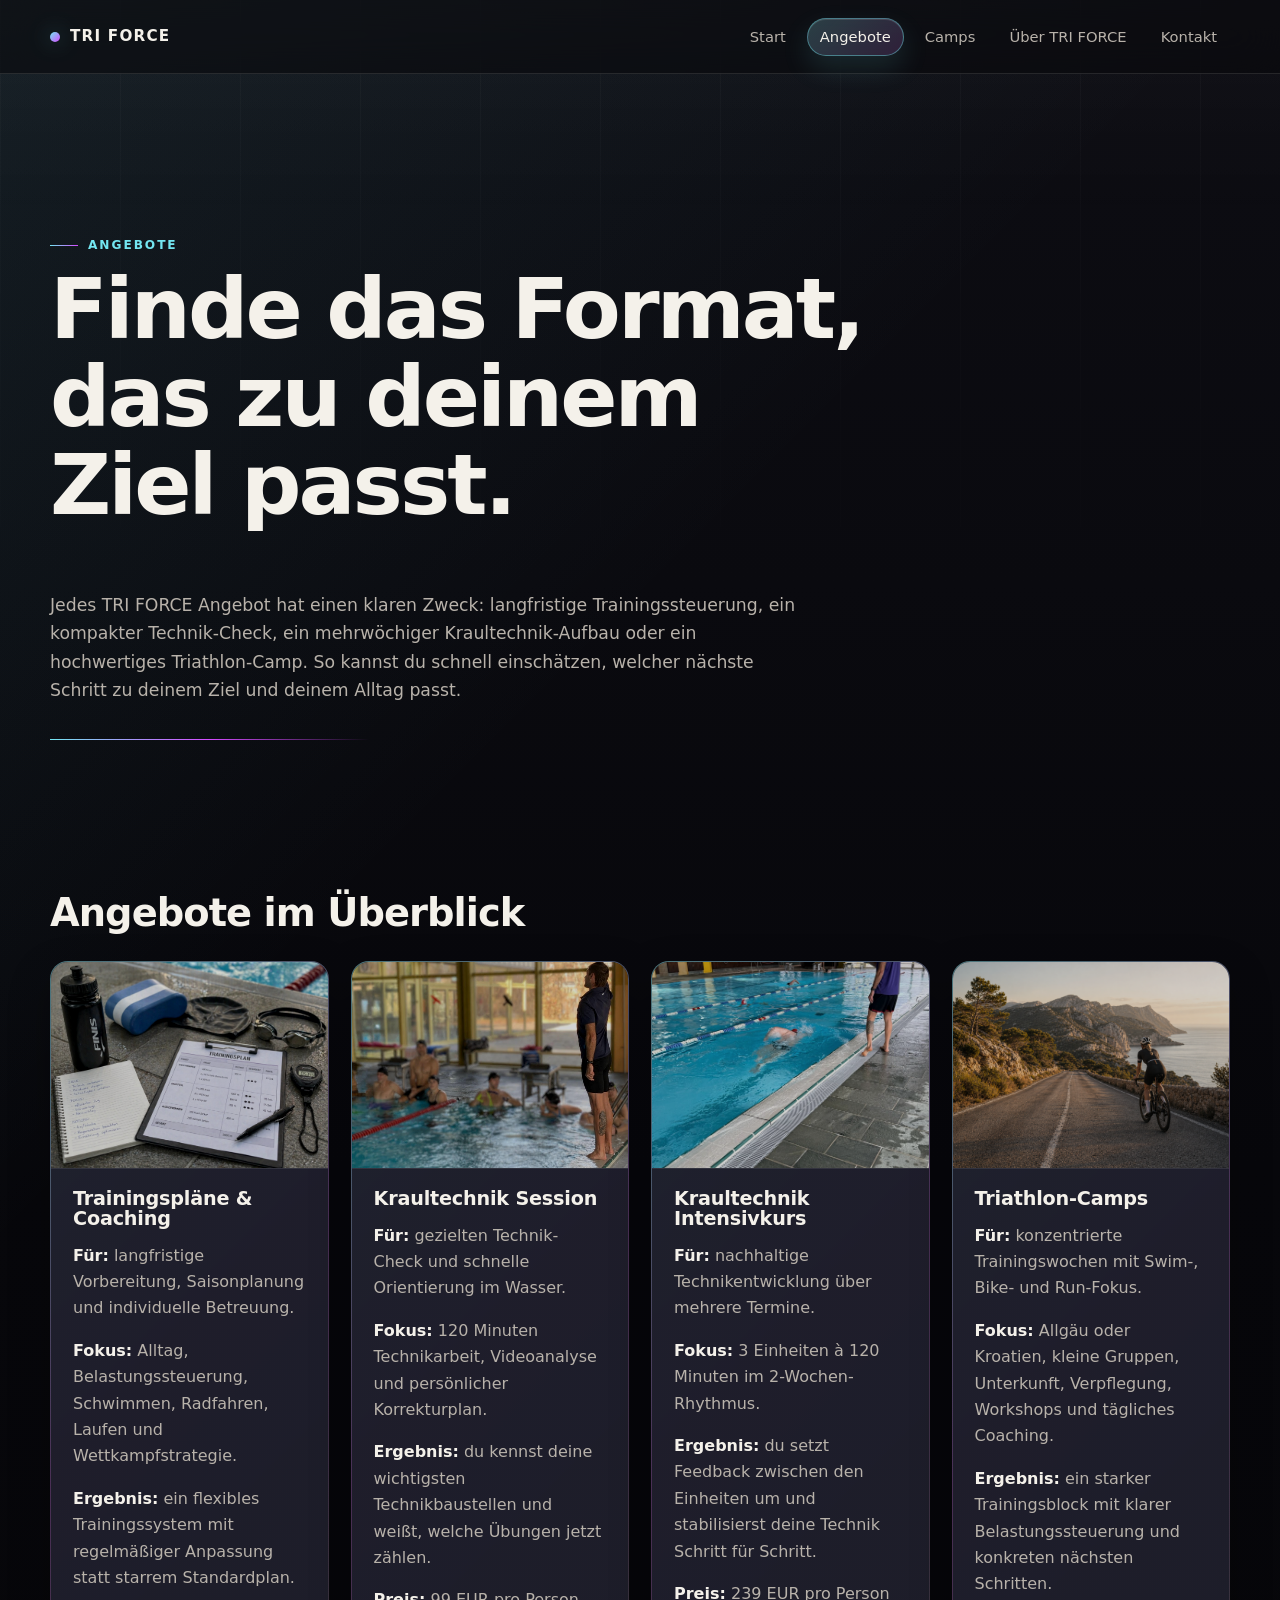
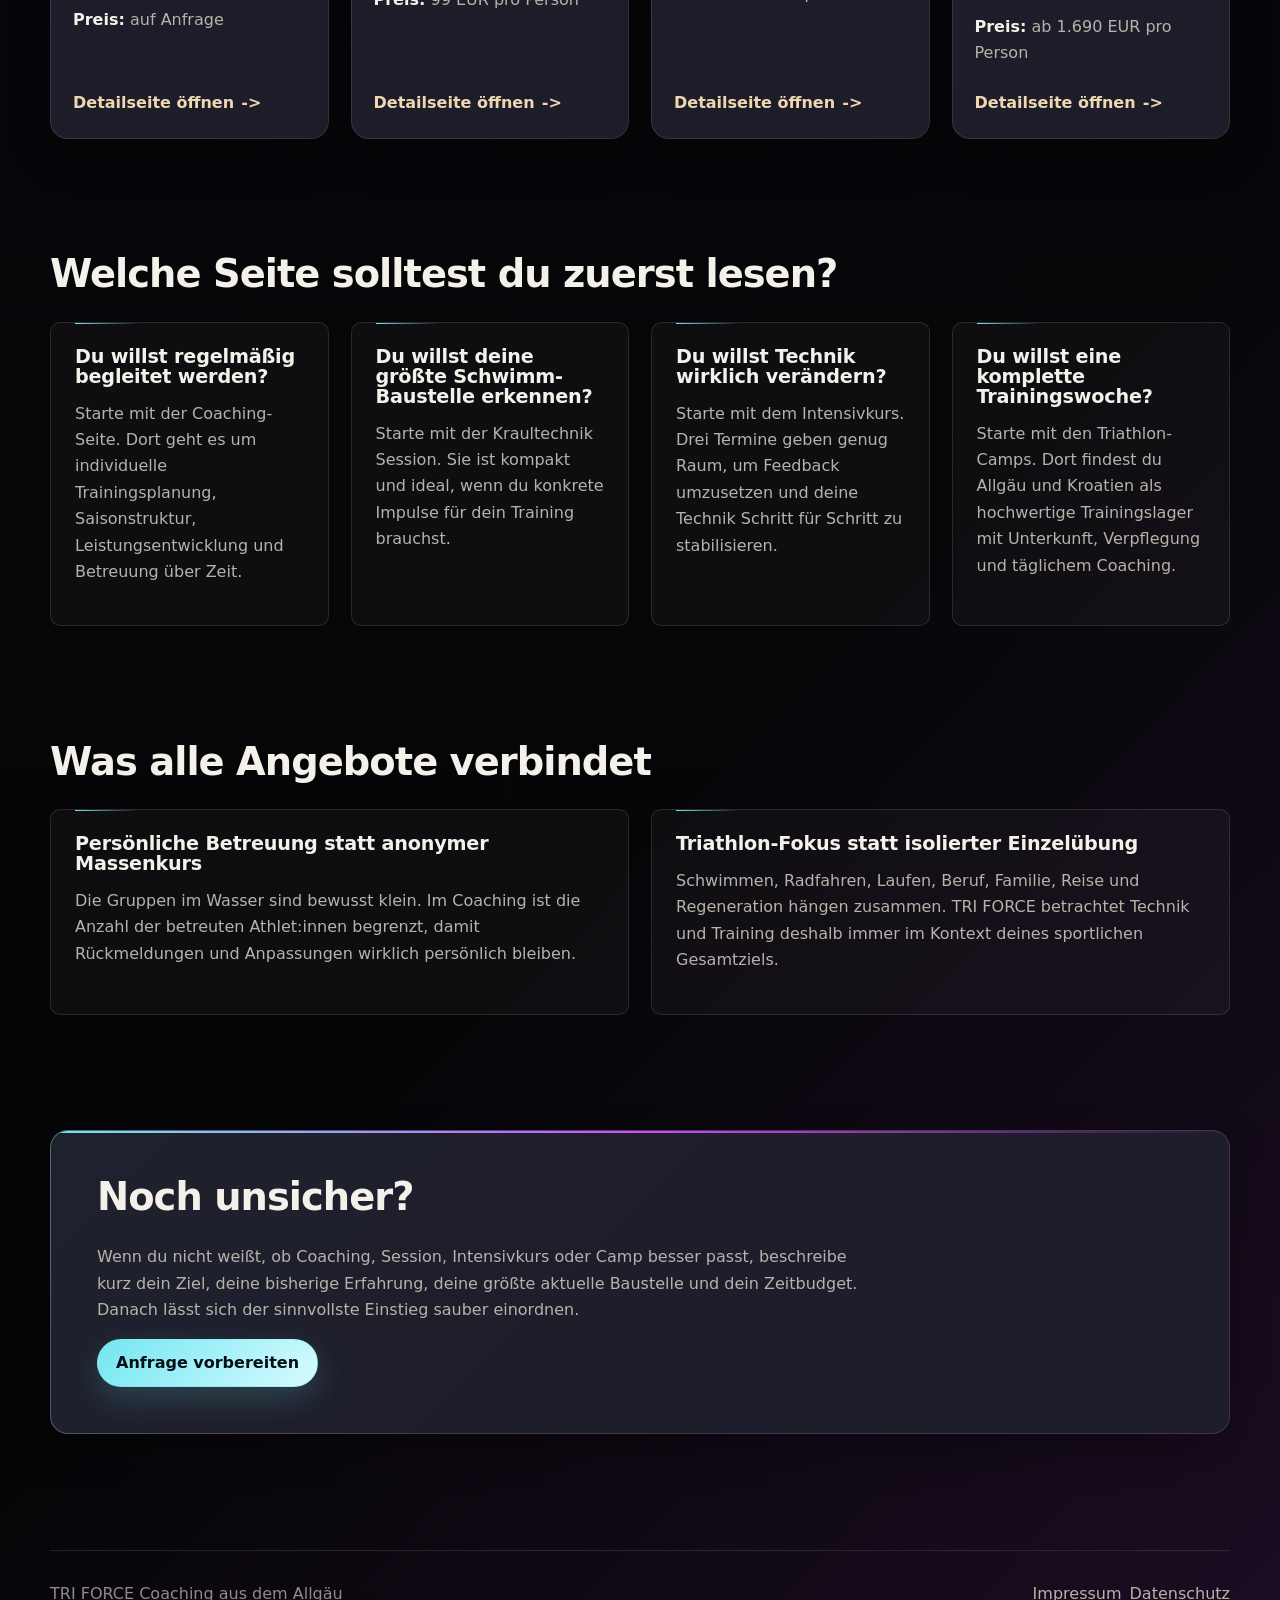
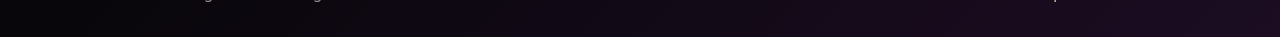
==== commit 75f86565: "feat: camps" ====
--- a/angebote.html
+++ b/angebote.html
@@ -20,6 +20,7 @@
       <ul>
         <li><a href="index.html">Start</a></li>
         <li><a href="angebote.html" aria-current="page">Angebote</a></li>
+        <li><a href="triathlon-camps.html">Camps</a></li>
         <li><a href="ueber-uns.html">Über TRI FORCE</a></li>
         <li><a href="kontakt.html">Kontakt</a></li>
       </ul>
@@ -32,14 +33,15 @@
       <h1>Finde das Format, das zu deinem Ziel passt.</h1>
       <p>
         Jedes TRI FORCE Angebot hat einen klaren Zweck: langfristige Trainingssteuerung,
-        ein kompakter Technik-Check oder ein mehrwöchiger Kraultechnik-Aufbau. So kannst du
+        ein kompakter Technik-Check, ein mehrwöchiger Kraultechnik-Aufbau oder ein hochwertiges
+        Triathlon-Camp. So kannst du
         schnell einschätzen, welcher nächste Schritt zu deinem Ziel und deinem Alltag passt.
       </p>
     </section>
 
     <section aria-labelledby="overview-heading">
       <h2 id="overview-heading">Angebote im Überblick</h2>
-      <div class="grid three">
+      <div class="grid four">
         <article class="card">
           <img src="data/Trainingspl%C3%A4ne/trainingplan.png" alt="Trainingsplan mit Schwimmbrille, Pullbuoy und Trinkflasche">
           <h3>Trainingspläne &amp; Coaching</h3>
@@ -67,12 +69,21 @@
           <p><strong>Preis:</strong> 239 EUR pro Person</p>
           <a href="kraultechnik-intensivkurs.html">Detailseite öffnen</a>
         </article>
+        <article class="card">
+          <img src="data/further%20images/hero_image_bike.png" alt="Geführte Radeinheit in einem Triathlon-Camp">
+          <h3>Triathlon-Camps</h3>
+          <p><strong>Für:</strong> konzentrierte Trainingswochen mit Swim-, Bike- und Run-Fokus.</p>
+          <p><strong>Fokus:</strong> Allgäu oder Kroatien, kleine Gruppen, Unterkunft, Verpflegung, Workshops und tägliches Coaching.</p>
+          <p><strong>Ergebnis:</strong> ein starker Trainingsblock mit klarer Belastungssteuerung und konkreten nächsten Schritten.</p>
+          <p><strong>Preis:</strong> ab 1.690 EUR pro Person</p>
+          <a href="triathlon-camps.html">Detailseite öffnen</a>
+        </article>
       </div>
     </section>
 
     <section aria-labelledby="choice-heading">
       <h2 id="choice-heading">Welche Seite solltest du zuerst lesen?</h2>
-      <div class="grid three">
+      <div class="grid four">
         <article>
           <h3>Du willst regelmäßig begleitet werden?</h3>
           <p>
@@ -94,6 +105,13 @@
             und deine Technik Schritt für Schritt zu stabilisieren.
           </p>
         </article>
+        <article>
+          <h3>Du willst eine komplette Trainingswoche?</h3>
+          <p>
+            Starte mit den Triathlon-Camps. Dort findest du Allgäu und Kroatien als hochwertige
+            Trainingslager mit Unterkunft, Verpflegung und täglichem Coaching.
+          </p>
+        </article>
       </div>
     </section>
 
@@ -110,8 +128,9 @@
         <article>
           <h3>Triathlon-Fokus statt isolierter Einzelübung</h3>
           <p>
-            Schwimmen, Radfahren, Laufen, Beruf, Familie und Regeneration hängen zusammen. TRI FORCE
-            betrachtet Technik und Training deshalb immer im Kontext deines sportlichen Gesamtziels.
+            Schwimmen, Radfahren, Laufen, Beruf, Familie, Reise und Regeneration hängen zusammen.
+            TRI FORCE betrachtet Technik und Training deshalb immer im Kontext deines sportlichen
+            Gesamtziels.
           </p>
         </article>
       </div>
@@ -120,8 +139,8 @@
     <section aria-labelledby="questions-heading" class="callout">
       <h2 id="questions-heading">Noch unsicher?</h2>
       <p>
-        Wenn du nicht weißt, ob Coaching, Session oder Intensivkurs besser passt, beschreibe kurz
-        dein Ziel, deine bisherige Erfahrung, deine größte aktuelle Baustelle und dein Zeitbudget.
+        Wenn du nicht weißt, ob Coaching, Session, Intensivkurs oder Camp besser passt, beschreibe
+        kurz dein Ziel, deine bisherige Erfahrung, deine größte aktuelle Baustelle und dein Zeitbudget.
         Danach lässt sich der sinnvollste Einstieg sauber einordnen.
       </p>
       <a class="button" href="kontakt.html">Anfrage vorbereiten</a>
--- a/styles.css
+++ b/styles.css
@@ -451,6 +451,10 @@
   grid-template-columns: repeat(3, minmax(0, 1fr));
 }
 
+.grid.four {
+  grid-template-columns: repeat(4, minmax(0, 1fr));
+}
+
 .grid > article:not(.card) {
   position: relative;
   padding: 24px;
@@ -540,6 +544,106 @@
 
 .card a:hover::after {
   transform: translateX(4px);
+}
+
+.camp-list {
+  display: grid;
+  gap: 28px;
+}
+
+.camp-offer {
+  display: grid;
+  grid-template-columns: minmax(300px, 0.86fr) minmax(0, 1.14fr);
+  overflow: hidden;
+  border: 1px solid var(--line);
+  border-radius: var(--radius);
+  background:
+    linear-gradient(var(--panel-strong), var(--panel-strong)) padding-box,
+    linear-gradient(135deg, rgba(115, 230, 241, 0.38), rgba(212, 75, 255, 0.2), rgba(240, 215, 178, 0.16)) border-box;
+  box-shadow: var(--shadow-soft);
+}
+
+.camp-offer-media {
+  position: relative;
+  min-height: 100%;
+  background: rgba(255, 255, 255, 0.04);
+}
+
+.camp-offer-media::after {
+  content: "";
+  position: absolute;
+  inset: 0;
+  pointer-events: none;
+  background:
+    linear-gradient(180deg, rgba(7, 7, 11, 0.04), rgba(7, 7, 11, 0.36)),
+    linear-gradient(135deg, rgba(115, 230, 241, 0.12), transparent 44%, rgba(212, 75, 255, 0.12));
+}
+
+.camp-offer-media img {
+  height: 100%;
+  min-height: 560px;
+  object-fit: cover;
+  filter: saturate(0.9) contrast(1.06) brightness(0.86);
+}
+
+.camp-offer-content {
+  padding: clamp(24px, 4vw, 42px);
+}
+
+.camp-offer h3 {
+  max-width: 760px;
+  font-size: clamp(1.45rem, 2.4vw, 2.55rem);
+}
+
+.camp-meta {
+  display: grid;
+  grid-template-columns: repeat(2, minmax(0, 1fr));
+  gap: 12px;
+  margin: 26px 0;
+}
+
+.camp-meta div {
+  padding: 14px;
+  border: 1px solid var(--line);
+  border-radius: var(--radius-sm);
+  background: rgba(255, 255, 255, 0.04);
+}
+
+.camp-meta dt {
+  color: var(--cyan);
+  font-size: 0.72rem;
+  font-weight: 820;
+  letter-spacing: 0.12em;
+  line-height: 1.2;
+  text-transform: uppercase;
+}
+
+.camp-meta dd {
+  margin: 8px 0 0;
+  color: var(--text);
+  font-weight: 720;
+  line-height: 1.35;
+}
+
+.metric-card {
+  display: grid;
+  align-content: start;
+  gap: 10px;
+}
+
+.metric-card strong {
+  color: var(--text);
+  font-size: clamp(1.8rem, 3vw, 3rem);
+  line-height: 0.96;
+}
+
+.metric-card span {
+  color: var(--muted);
+  line-height: 1.4;
+}
+
+.camp-detail {
+  margin-top: 30px;
 }
 
 .card img {
@@ -626,18 +730,19 @@
 }
 
 .checklist li {
-  position: relative;
+  display: grid;
+  grid-template-columns: 24px minmax(0, 1fr);
+  column-gap: 16px;
+  align-items: start;
   margin: 0;
-  padding-left: 34px;
 }
 
 .checklist li::before {
   content: "";
-  position: absolute;
-  top: 0.58em;
-  left: 0;
+  display: block;
   width: 16px;
   height: 16px;
+  margin-top: calc((1lh - 24px) / 2);
   border: 1px solid rgba(115, 230, 241, 0.5);
   border-radius: 999px;
   background:
@@ -729,8 +834,18 @@
   }
 
   .grid.two,
-  .grid.three {
+  .grid.three,
+  .grid.four {
     grid-template-columns: 1fr;
+  }
+
+  .camp-offer {
+    grid-template-columns: 1fr;
+  }
+
+  .camp-offer-media img {
+    min-height: auto;
+    aspect-ratio: 16 / 10;
   }
 }
 
@@ -840,8 +955,14 @@
   }
 
   .card,
+  .camp-offer-content,
   .grid > article:not(.card) {
     padding: 18px;
+  }
+
+  .camp-meta {
+    grid-template-columns: 1fr;
+    margin: 22px 0;
   }
 
   .card img {
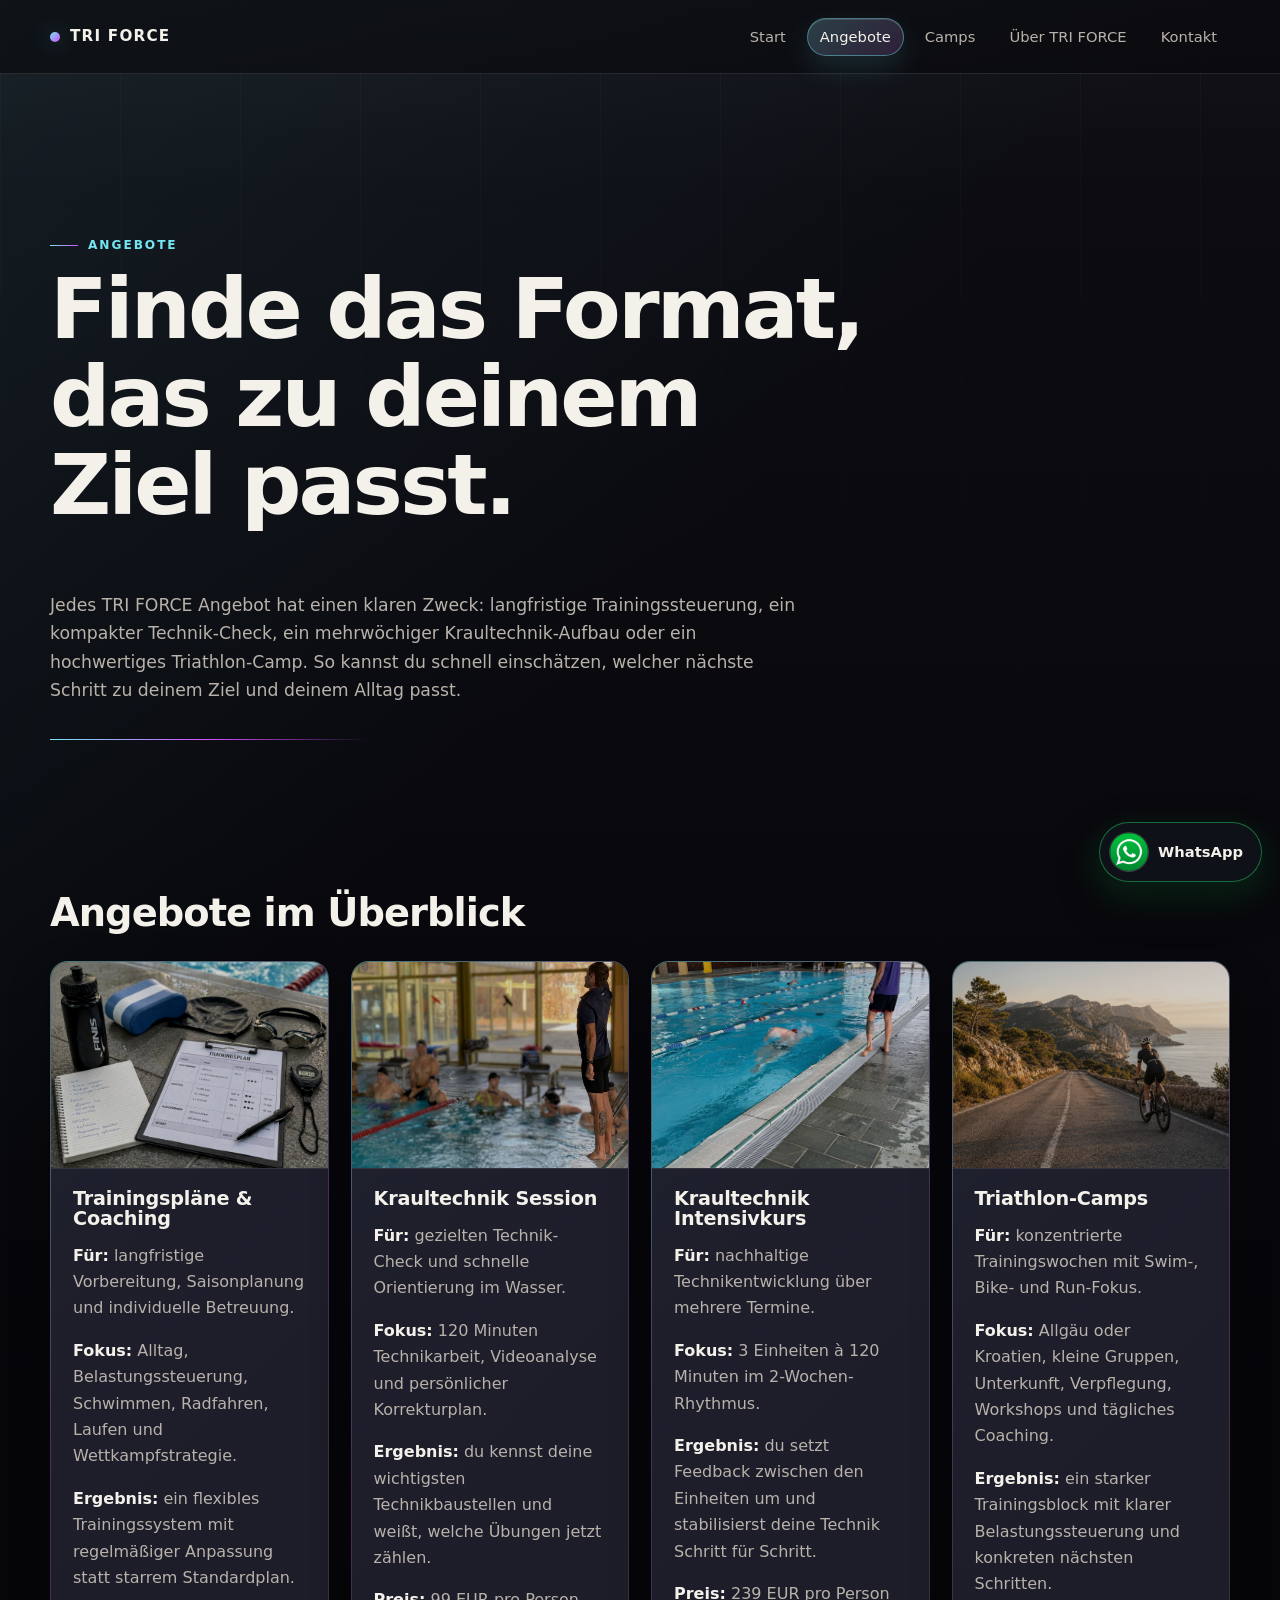
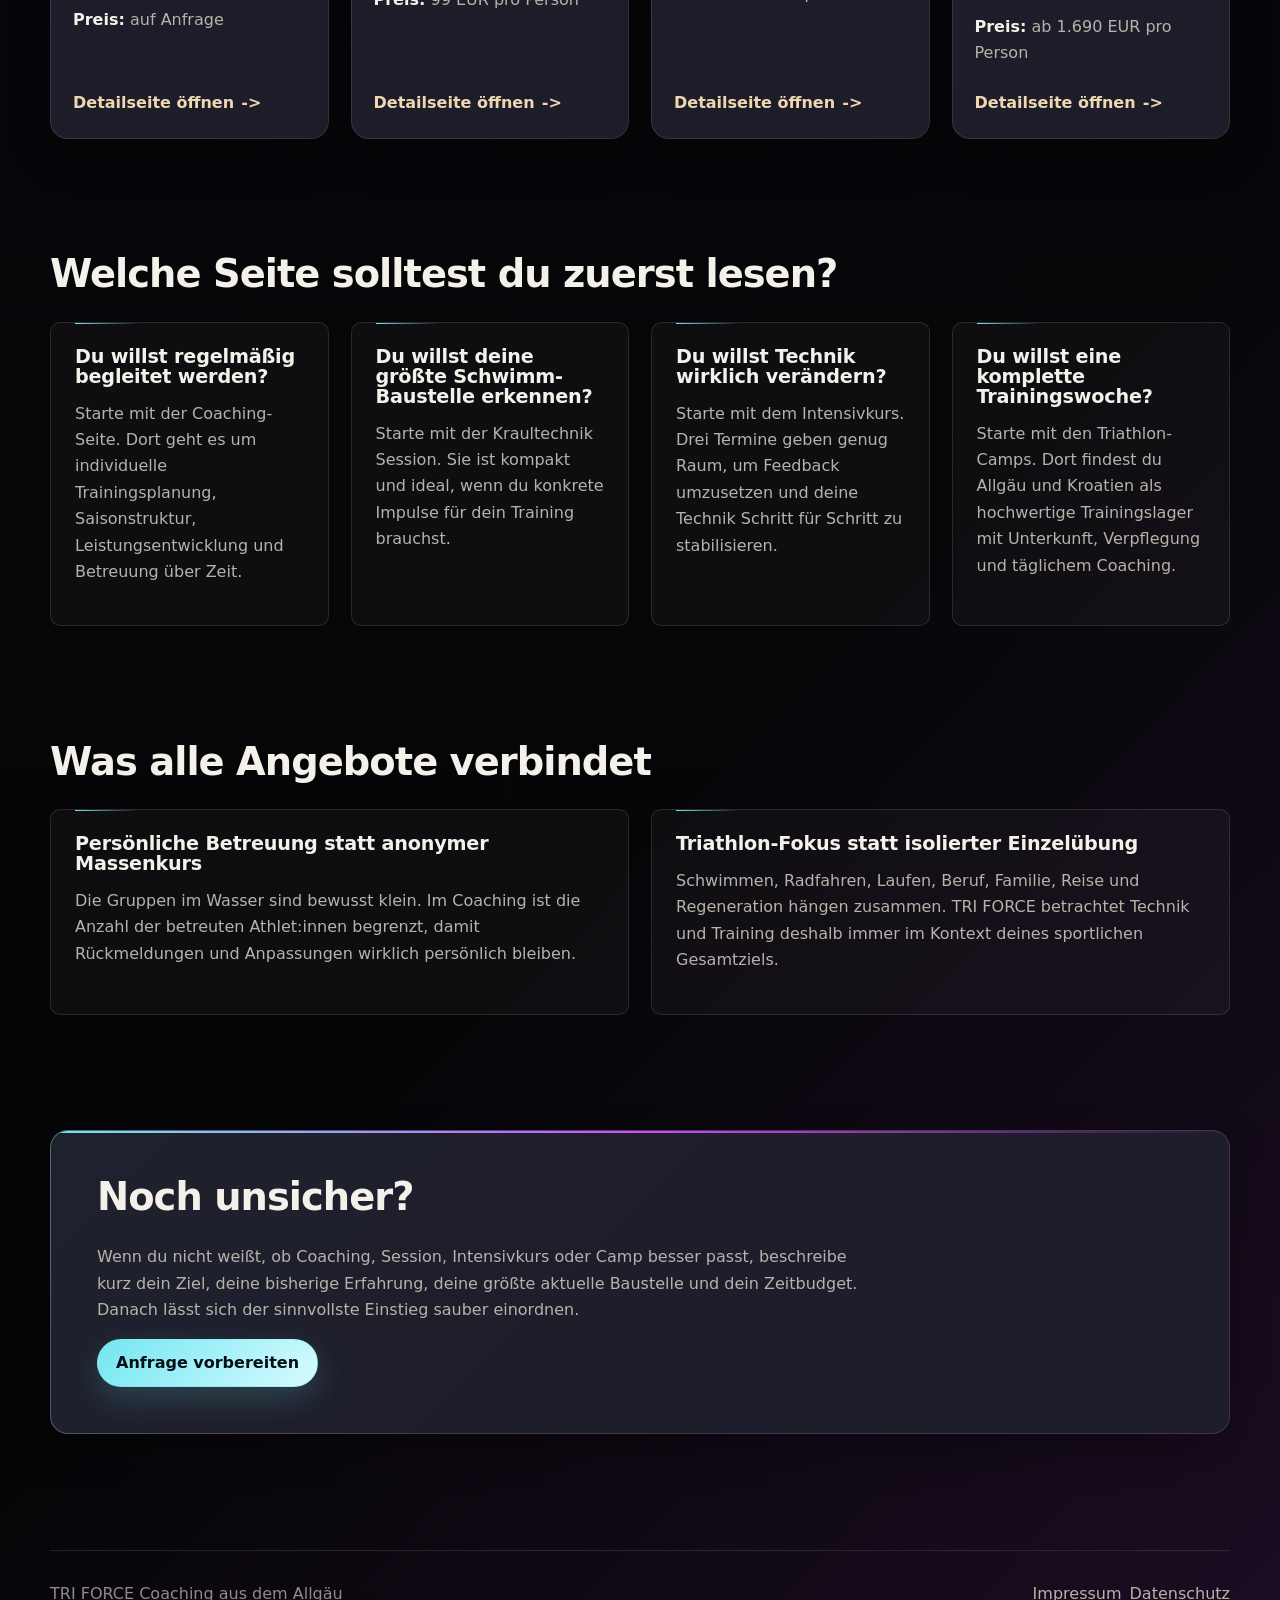
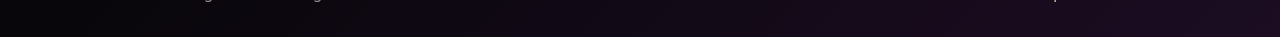
==== commit f0fb3736: "feat: whatsapp contact" ====
--- a/angebote.html
+++ b/angebote.html
@@ -154,5 +154,9 @@
       <a href="datenschutz.html">Datenschutz</a>
     </nav>
   </footer>
+  <a class="whatsapp-float" href="https://wa.me/4917677499089?text=Hallo%20Daniel%2C%20ich%20interessiere%20mich%20f%C3%BCr%20TRI%20FORCE%20und%20m%C3%B6chte%20gern%20mehr%20Informationen." target="_blank" rel="noopener" aria-label="Daniel per WhatsApp kontaktieren">
+    <img src="data/icon_whatsapp_color.png" alt="">
+    <span>WhatsApp</span>
+  </a>
 </body>
 </html>
--- a/styles.css
+++ b/styles.css
@@ -678,6 +678,108 @@
   max-width: 780px;
 }
 
+.contact-card .eyebrow {
+  margin-bottom: 12px;
+}
+
+.whatsapp-link {
+  display: inline-flex;
+  align-items: center;
+  gap: 14px;
+  max-width: 100%;
+  margin: 12px 0 20px;
+  padding: 12px 18px 12px 12px;
+  border: 1px solid rgba(37, 211, 102, 0.42);
+  border-radius: 999px;
+  color: #061014;
+  background:
+    linear-gradient(135deg, rgba(37, 211, 102, 0.96), rgba(184, 255, 211, 0.94)),
+    #25d366;
+  box-shadow: 0 16px 38px rgba(37, 211, 102, 0.18);
+  font-weight: 800;
+  line-height: 1.15;
+  text-decoration: none;
+}
+
+.whatsapp-link:hover {
+  color: #061014;
+  transform: translateY(-2px);
+  box-shadow: 0 22px 44px rgba(37, 211, 102, 0.24);
+}
+
+.whatsapp-icon {
+  display: inline-grid;
+  width: 42px;
+  height: 42px;
+  flex: 0 0 auto;
+  place-items: center;
+  border-radius: 999px;
+  background: rgba(6, 16, 20, 0.12);
+}
+
+.whatsapp-icon img {
+  width: 32px;
+  height: 32px;
+  object-fit: contain;
+}
+
+.whatsapp-link span:last-child {
+  display: grid;
+  gap: 3px;
+}
+
+.whatsapp-link strong {
+  color: inherit;
+}
+
+.whatsapp-link small {
+  color: rgba(6, 16, 20, 0.72);
+  font-size: 0.82rem;
+  font-weight: 760;
+}
+
+.whatsapp-float {
+  position: fixed;
+  right: max(18px, env(safe-area-inset-right));
+  bottom: max(18px, env(safe-area-inset-bottom));
+  z-index: 40;
+  display: inline-flex;
+  align-items: center;
+  gap: 10px;
+  min-height: 58px;
+  padding: 10px 18px 10px 10px;
+  border: 1px solid rgba(37, 211, 102, 0.48);
+  border-radius: 999px;
+  color: var(--text);
+  background: rgba(17, 20, 26, 0.82);
+  backdrop-filter: blur(18px);
+  -webkit-backdrop-filter: blur(18px);
+  box-shadow:
+    0 18px 44px rgba(0, 0, 0, 0.42),
+    0 12px 34px rgba(37, 211, 102, 0.22);
+  font-size: 0.92rem;
+  font-weight: 860;
+  line-height: 1;
+  text-decoration: none;
+  transition: transform var(--ease), box-shadow var(--ease);
+}
+
+.whatsapp-float:hover {
+  color: var(--text);
+  transform: translateY(-3px);
+  box-shadow:
+    0 22px 54px rgba(0, 0, 0, 0.5),
+    0 16px 42px rgba(37, 211, 102, 0.28);
+}
+
+.whatsapp-float img {
+  width: 38px;
+  height: 38px;
+  border-radius: 999px;
+  object-fit: contain;
+  box-shadow: 0 0 0 1px rgba(255, 255, 255, 0.18);
+}
+
 .actions {
   display: flex;
   flex-wrap: wrap;
@@ -990,4 +1092,20 @@
   .site-footer {
     flex-direction: column;
   }
-}
+
+  .whatsapp-float {
+    right: max(14px, env(safe-area-inset-right));
+    bottom: max(14px, env(safe-area-inset-bottom));
+    min-height: 54px;
+    padding: 8px;
+  }
+
+  .whatsapp-float span {
+    display: none;
+  }
+
+  .whatsapp-float img {
+    width: 38px;
+    height: 38px;
+  }
+}
